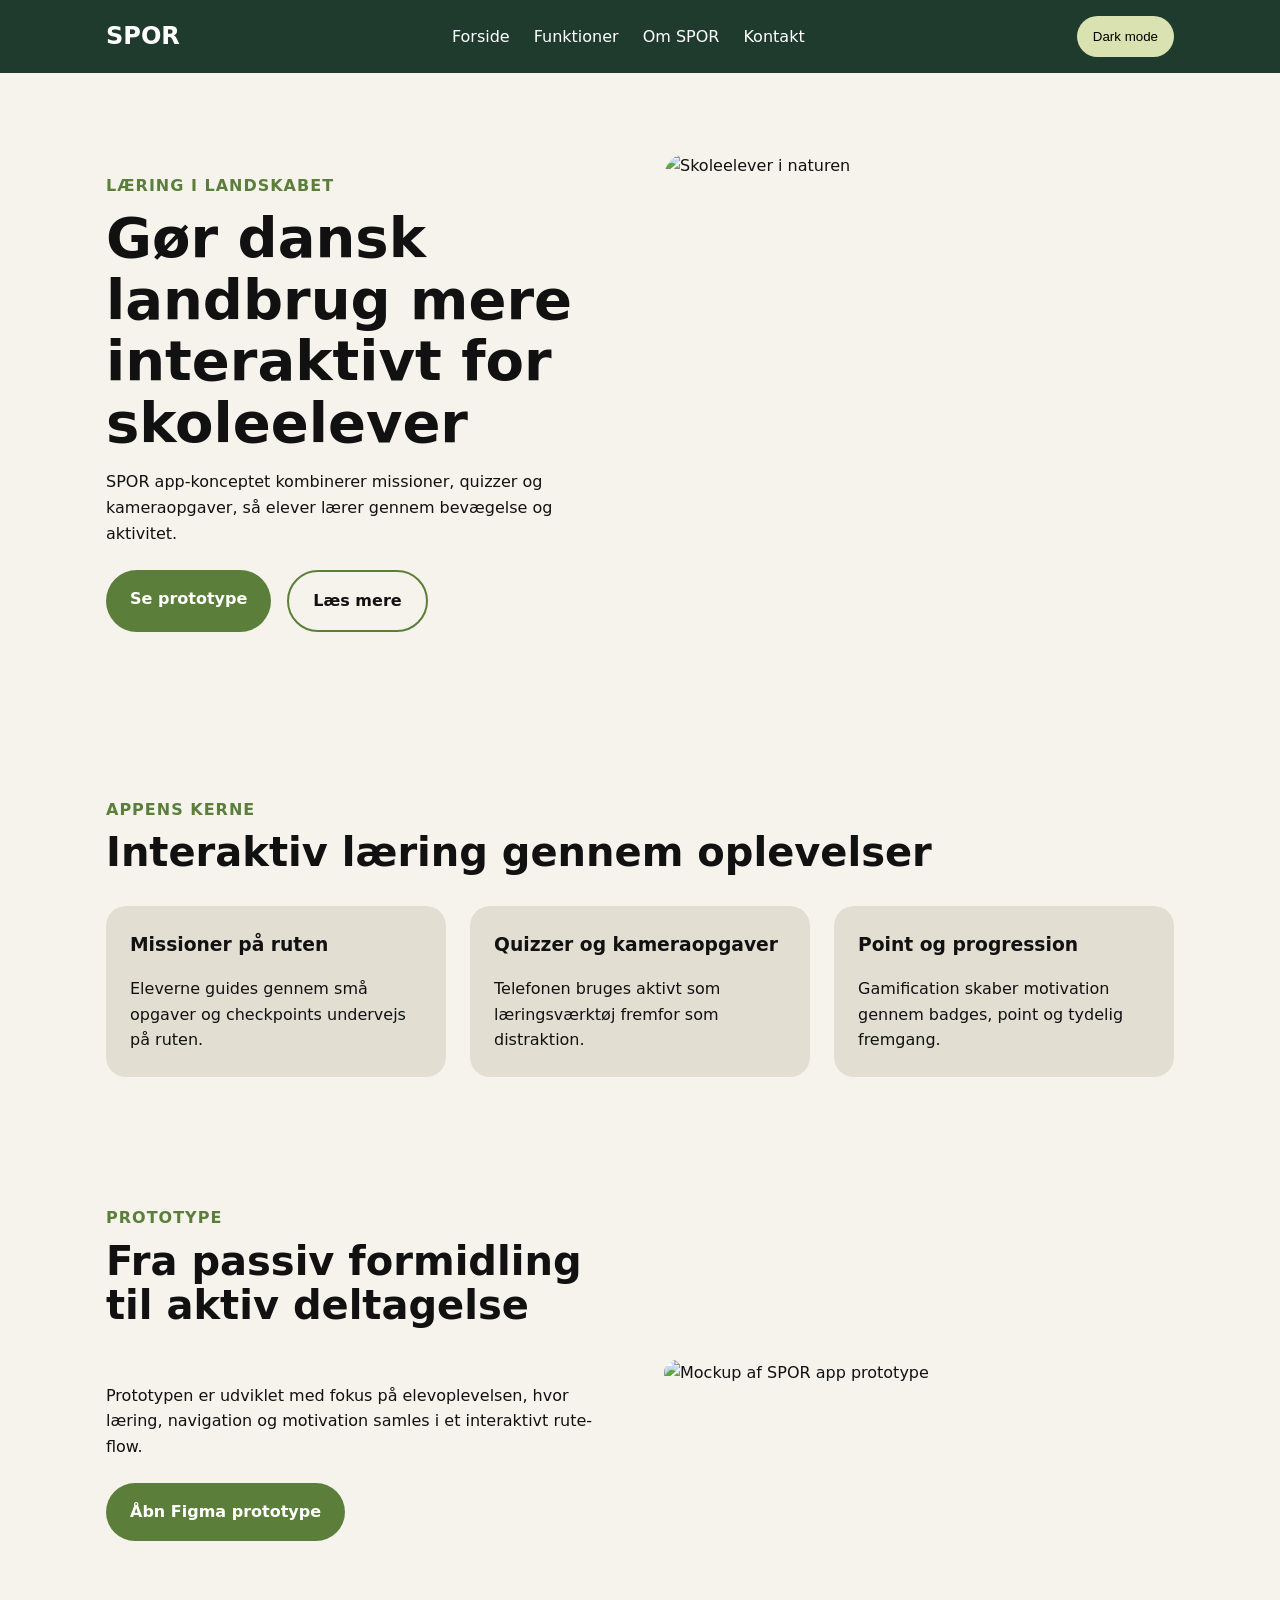
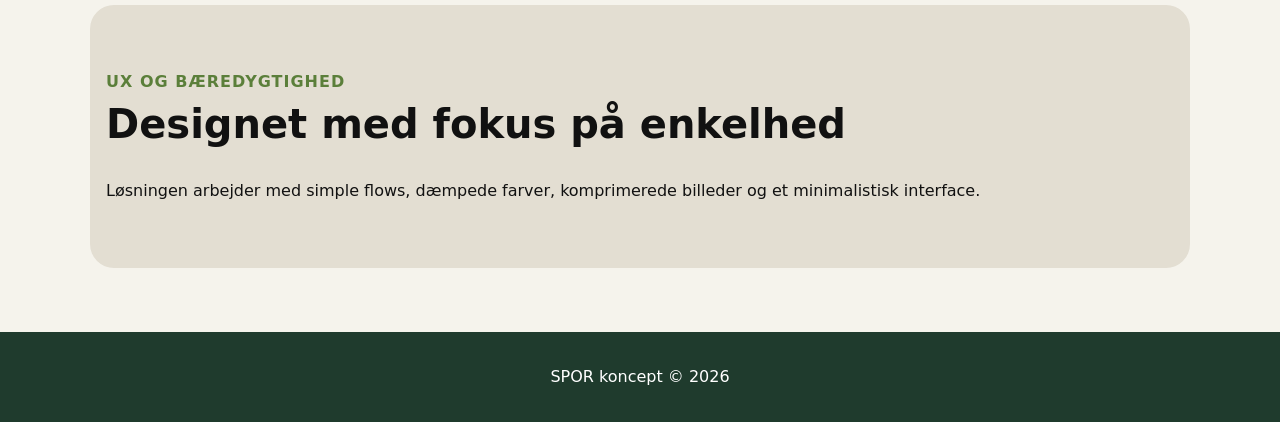
==== Spor-landingpage/index.html @ 326822f5 "Final kode med kommentare (før minify)" ====
<!DOCTYPE html>
<html lang="da">

<head>

  <!-- Tegnsæt så danske bogstaver fungerer -->
  <meta charset="UTF-8">

  <!-- Gør siden responsiv på mobil -->
  <meta name="viewport" content="width=device-width, initial-scale=1.0">

  <!-- SEO beskrivelse -->
  <meta name="description"
    content="SPOR er et interaktivt app-koncept der engagerer skoleelever i dansk landbrug gennem missioner, quizzer og læring i landskabet.">

  <!-- SEO keywords -->
  <meta name="keywords"
    content="SPOR, UX design, dansk landbrug, læring, app, skoleelever, gamification">

  <!-- Forfatter -->
  <meta name="author" content="Anton Panum Frees">

  <!-- Titel i browser-tab -->
  <title>SPOR – Funktioner</title>

  <!-- Forbinder HTML med stylesheet -->
  <link rel="stylesheet" href="style.css">

  <!-- Forbinder HTML med JavaScript-filen. "defer" gør at scriptet først kører efter HTML'en er loaded, så JavaScript sikkert kan finde elementerne på siden. -->
  <script src="script.js" defer></script>

</head>












<body>

  <!-- Header fungerer som den overordnede top-container omkring navigation/navbar -->
  <header class="header">

    <!-- Navigation -->
    <nav class="navbar">

      <!-- Logo -->
      <a href="#" class="logo">
        SPOR
      </a>

      <!-- Navigation links -->
      <div class="navigation-links">

        <a href="index.html">Forside</a>
        <a href="funktioner.html">Funktioner</a>
        <a href="om-spor.html">Om SPOR</a>
        <a href="kontakt.html">Kontakt</a>

      </div>

      <!-- Dark mode knap. ID bruges så JavaScript kan finde knappen og skifte mellem light/dark mode, mens jeg bruger class til styling i style.css -->
      <button class="tema-knap" id="tema-knap">
        Dark mode
      </button>

    </nav>

  </header>



  <!-- 
  Main indeholder sidens primære indhold.

  Navigation/header og footer ligger udenfor,
  da de ikke er selve hovedindholdet på siden.
  -->
  <main>

    <!-- ======================================== -->
    <!-- FORSIDE -->
    <!-- ======================================== -->

    <section class="forside">

      <!-- Forside tekst -->
      <div class="forside-tekst">

        <!-- Lille overskrift -->
        <p class="lille-overskrift">
          Læring i landskabet
        </p>

        <!-- Hovedoverskrift -->
        <h1>
          Gør dansk landbrug mere interaktivt for skoleelever
        </h1>

        <!-- Beskrivende tekst -->
        <p class="forside-beskrivelse">
          SPOR app-konceptet kombinerer missioner, quizzer og kameraopgaver,
          så elever lærer gennem bevægelse og aktivitet.
        </p>

        <!-- CTA knapper -->
        <div class="forside-knapper">

          <a href="https://www.figma.com/proto/ofaO7AwVZZghvjfAzsqQog/Eksamen-FINAL--design-?node-id=318-7901&viewport=-16473%2C-22818%2C0.53&t=eWBVIyCXeL3Astl9-1&scaling=scale-down&content-scaling=fixed&starting-point-node-id=318%3A7901&page-id=0%3A1" target="_blank" class="primaer-knap">
            Se prototype
          </a>

          <a href="funktioner.html" class="sekundaer-knap">
            Læs mere
          </a>

        </div>

      </div>

      <!-- Forside billede -->
      <div class="forside-billede">

        <img src="billeder/Forside-billede.webp" alt="Skoleelever i naturen">

      </div>

    </section>



    <!-- ======================================== -->
    <!-- FUNKTIONER SEKTION -->
    <!-- ======================================== -->

    <section id="funktioner" class="sektion">

      <!-- 
      Genbrugelig header til sektioner.

      Bruges så den grønne lille overskrift og h2
      får samme spacing på tværs af sektioner.
      -->
      <div class="sektion-header">

        <p class="lille-overskrift">
          Appens kerne
        </p>

        <h2>
          Interaktiv læring gennem oplevelser
        </h2>

      </div>

      <!-- Div bruges her som en generel container til layout/grid. Den har ikke eget indhold eller semantisk betydning, men holder styr på placeringen af feature-kortene. -->
      <div class="funktion-grid">

        <!-- Article bruges fordi kortet er selvstændigt indhold -->
        <article class="funktion-kort">

          <h3>Missioner på ruten</h3>

          <p>
            Eleverne guides gennem små opgaver og checkpoints undervejs på ruten.
          </p>

        </article>

        <article class="funktion-kort">

          <h3>Quizzer og kameraopgaver</h3>

          <p>
            Telefonen bruges aktivt som læringsværktøj fremfor som distraktion.
          </p>

        </article>

        <article class="funktion-kort">

          <h3>Point og progression</h3>

          <p>
            Gamification skaber motivation gennem badges, point og tydelig fremgang.
          </p>

        </article>

      </div>

    </section>



    <!-- ======================================== -->
    <!-- PROTOTYPE SEKTION -->
    <!-- ======================================== -->

    <section id="prototype" class="sektion prototype-sektion">

      <!-- Prototype tekst -->
      <div>

        <!-- 
        Genbrugelig header til sektioner.

        Samme struktur som "Appens kerne",
        så afstand mellem lille grøn overskrift og h2 bliver ens.
        -->
        <div class="sektion-header">

          <p class="lille-overskrift">
            Prototype
          </p>

          <h2>
            Fra passiv formidling til aktiv deltagelse
          </h2>

        </div>

        <!-- Beskrivende tekst -->
        <p>
          Prototypen er udviklet med fokus på elevoplevelsen, hvor læring,
          navigation og motivation samles i et interaktivt rute-flow.
        </p>

        <!-- CTA knap -->
        <a href="https://www.figma.com/proto/ofaO7AwVZZghvjfAzsqQog/Eksamen-FINAL--design-?node-id=318-7901&viewport=-16473%2C-22818%2C0.53&t=eWBVIyCXeL3Astl9-1&scaling=scale-down&content-scaling=fixed&starting-point-node-id=318%3A7901&page-id=0%3A1" target="_blank" class="primaer-knap">
          Åbn Figma prototype
        </a>

      </div>

      <!-- Prototype billede -->
      <div class="prototype-kort">

        <img src="billeder/prototype-billede1.webp" alt="Mockup af SPOR app prototype">

      </div>

    </section>



    <!-- ======================================== -->
    <!-- BÆREDYGTIGHED SEKTION -->
    <!-- ======================================== -->

    <section class="sektion baeredygtighed">

      <!-- 
      Genbrugelig header til sektioner,
      så spacing matcher de andre sektioner.
      -->
      <div class="sektion-header">

        <p class="lille-overskrift">
          UX og bæredygtighed
        </p>

        <h2>
          Designet med fokus på enkelhed
        </h2>

      </div>

      <!-- Beskrivende tekst -->
      <p>
        Løsningen arbejder med simple flows, dæmpede farver,
        komprimerede billeder og et minimalistisk interface.
      </p>

    </section>

  </main>



  <!-- ======================================== -->
  <!-- FOOTER -->
  <!-- ======================================== -->

  <footer class="footer" id="kontakt">

    <p>
      SPOR koncept © 2026
    </p>

  </footer>

</body>

</html>
---- Spor-landingpage/style.css ----
/* Stylesheet */

/* Variabler */
:root {

  /* Farver */
  --mork-groen: #1F3B2D;
  --groen: #5B7F3A;
  --lys-groen: #D9E2B0;
  --beige: #F5F3EC;

  --baggrundsfarve: #F5F3EC;
  --kort-farve: #E3DED2;
  --tekstfarve: #111111;
  --hvid: #FFFFFF;

  /* Font */
  /* Bruger computerens/systemets standard skrifttype. Sans-serif er fallback hvis system-fonten ikke kan bruges. */
  --font: system-ui, sans-serif;
}



/* Dark mode */

/* Ændrer farve-variablerne når dark-mode klassen er aktiv på body. I stedet for at style hvert element individuelt, skiftes hele sidens farvetema ved at opdatere CSS variablerne. */
body.dark-mode {
  --baggrundsfarve: #1F3B2D;
  --kort-farve: #2C4A3A;
  --tekstfarve: #F5F3EC;
  --hvid: #F5F3EC;
}



/* Browser reset */

* {

  /* Fjerner browserens standard margin */
  margin: 0;

  /* Fjerner browserens standard padding */
  padding: 0;

  /* Gør størrelser mere forudsigelige ved at inkludere padding og border i elementets samlede width/height. */
  box-sizing: border-box;

}



/* Smooth scrolling */

html {
  scroll-behavior: smooth;
}



/* Base styling */

body {
  font-family: var(--font);
  background-color: var(--baggrundsfarve);
  color: var(--tekstfarve);

  /* Giver lidt luft mellem linjerne for bedre læsbarhed */
  line-height: 1.6;
}



/* Fjerner understregen på links */

a {
  text-decoration: none;
  color: var(--tekstfarve);
}



/* Header */

.header {
  position: sticky;

  /* Placerer headeren helt i toppen når man scroller */
  top: 0;

  background-color: var(--mork-groen);

  /* Sørger for at headeren altid ligger ovenpå andre elementer */
  z-index: 10;
}



/* Navigation */

.navbar {

  /* Maks bredde på indholdet. På mindre skærme bliver elementet automatisk mindre, men på store skærme stopper bredden ved 1100px så layoutet ikke bliver for bredt. */
  max-width: 1100px;

  /* Centrerer navbaren */
  margin: auto;

  /* Luft inde i navbaren */
  padding: 1rem;

  /* 
  Aktiverer flexbox-layout, som gør det nemmere
  at styre placering, spacing og alignment af elementer.

  Flexbox starter som standard i row-retning,
  så navigation-links placeres vandret på række.
  */
  display: flex;

  /* Mobile-first: navbaren starter lodret på mobil */
  flex-direction: column;

  /* Afstand mellem logo/navigation */
  gap: 1rem;

  /* Centrerer elementerne vandret, fordi flex-direction er column */
  align-items: center;
}



/* Logo */

.logo {
  color: var(--hvid);

  /* 1rem svarer normalt til 16px i browseren. 1.5rem bliver derfor ca. 24px. Jeg bruger rem fordi størrelsen skalerer bedre på forskellige skærme og zoom-niveauer end faste px-værdier. */
  font-size: 1.5rem;

  font-weight: bold;
}



/* Navigation links */

.navigation-links {

  /* 
  Aktiverer flexbox-layout, som gør det nemmere
  at styre placering, spacing og alignment af elementer.

  Flexbox starter som standard i row-retning,
  så navigation-links placeres vandret på række.
  */
  display: flex;

  /* Tillader links at hoppe ned på næste linje hvis der ikke er plads nok */
  flex-wrap: wrap;

  /* Centrerer linksene vandret */
  justify-content: center;

  /* Afstand mellem links */
  gap: 1.5rem;
}

.navigation-links a {
  color: var(--hvid);
}



/* Tema knap */

.tema-knap {
  background-color: var(--lys-groen);

  /* Fjerner standard browser-kant */
  border: none;

  /* Luft inde i knappen. Første værdi = top/bund, anden værdi = venstre/højre */
  padding: 0.8rem 1rem;

  /* Gør hjørnerne meget runde. 999px bruges til knapper for at skabe et capsule-design, som automatisk tilpasser sig forskellige størrelser. */
  border-radius: 999px;

  /* Viser hånd-cursor når man holder mus over knappen */
  cursor: pointer;
}



/* Forside */

.forside {

  /* Maks bredde på indholdet */
  max-width: 1100px;

  /* Centrerer forside-elementerne på siden */
  margin: auto;

  /* Mobile-first: mindre luft på mobil */
  padding: 3rem 1rem;

  /* Aktiverer CSS grid layout */
  display: grid;

  /* Mobile-first: 1 kolonne, så tekst og billede står lodret */
  grid-template-columns: 1fr;

  /* Afstand mellem tekst og billede */
  gap: 3rem;

  /* Centrerer elementer lodret i grid-layoutet så de står pænt ud for hinanden, selvom indholdet har forskellig højde. */
  align-items: center;
}



/* Forside overskrift */

.forside h1 {

  /* Mobile-first: mindre overskrift på mobil */
  font-size: 2.5rem;

  /* Gør linjerne i overskriften mere kompakte */
  line-height: 1.1;

  /* Luft under overskriften */
  margin-bottom: 1rem;
}



/* Forside beskrivelse */

.forside-beskrivelse {

  /* Luft under brødteksten */
  margin-bottom: 1.5rem;
}



/* Lille overskrift */

.lille-overskrift {
  color: var(--groen);

  font-weight: bold;

  /* Gør teksten med store bogstaver */
  text-transform: uppercase;

  /* Giver lidt ekstra plads mellem bogstaverne */
  letter-spacing: 1px;

  /* Ens afstand fra lille grøn overskrift til overskriften under */
  margin-bottom: 0.5rem;
}



/* Genbrugelig sektion-header */

/* 
Bruges til den lille grønne overskrift + h2.

Når flere sektioner bruger samme wrapper,
bliver afstanden mellem grøn overskrift og sort overskrift ens.
*/
.sektion-header {
  margin-bottom: 2rem;
}

.sektion-header h2 {

  /* Fjerner browserens standard margin, så spacing styres ens */
  margin: 0;
}



/* CTA knapper */

.forside-knapper {

  /* 
  Aktiverer flexbox-layout, som gør det nemmere
  at styre placering, spacing og alignment af elementer.

  Flexbox starter som standard i row-retning,
  så knapperne placeres vandret på række.
  */
  display: flex;

  /* Afstand mellem knapperne */
  gap: 1rem;

  /* Tillader knapperne at gå ned på næste linje på mindre skærme, hvis der ikke er nok plads */
  flex-wrap: wrap;
}



/* Primær knap */

.primaer-knap {
  background-color: var(--groen);
  color: var(--hvid);

  padding: 1rem 1.5rem;

  /* Gør hjørnerne meget runde. 999px bruges til knapper for at skabe et capsule-design, som automatisk tilpasser sig forskellige størrelser. */
  border-radius: 999px;

  font-weight: bold;

  /* Gør at knappen kun er så bred som dens indhold */
  width: fit-content;
}



/* Sekundær knap */

.sekundaer-knap {
  border: 2px solid var(--groen);
  color: var(--tekstfarve);

  padding: 1rem 1.5rem;

  /* Gør hjørnerne meget runde. 999px bruges til knapper for at skabe et capsule-design, som automatisk tilpasser sig forskellige størrelser. */
  border-radius: 999px;

  font-weight: bold;
}



/* Billeder */

.forside-billede img,
.prototype-kort img {

  /* Gør billedet lige så bredt som containeren */
  width: 100%;

  /* Gør billedets hjørner mere runde */
  border-radius: 24px;

  /* Fjerner ekstra luft under billedet ved at gøre det til et block-element */
  display: block;
}



/* Generelle sektioner */

.sektion {

  /* Maks bredde på sektionen så den ikke bliver for bred på store skærme */
  max-width: 1100px;

  /* Centrerer sektionen på siden */
  margin: auto;

  /* Luft inde i sektionen, top/bund og sider */
  padding: 4rem 1rem;
}



/* Overskrifter */

.sektion h2 {

  /* Gør alle h2-overskrifter inde i ".sektion" større */
  font-size: 2.5rem;

  /* Linjeafstand til store sektionsoverskrifter */
  line-height: 1.1;
}



/* Funktioner grid */

.funktion-grid {

  /* Aktiverer CSS grid layout */
  display: grid;

  /* Mobile-first: 1 kolonne, så kortene ligger under hinanden */
  grid-template-columns: 1fr;

  /* Giver luft mellem funktion-kortene i gridet */
  gap: 1.5rem;
}



/* Funktion kort */

.funktion-kort {
  background-color: var(--kort-farve);

  /* Luft inde i kortet */
  padding: 1.5rem;

  /* Gør kortets hjørner mere runde */
  border-radius: 20px;
}



/* Funktion overskrift */

.funktion-kort h3 {

  /* Luft under kortets overskrift */
  margin-bottom: 1rem;
}



/* Prototype sektion */

.prototype-sektion {

  /* Aktiverer CSS grid layout */
  display: grid;

  /* Mobile-first: 1 kolonne, så tekst og billede står lodret */
  grid-template-columns: 1fr;

  /* Afstand mellem tekst og billede */
  gap: 3rem;

  /* Centrerer elementer lodret i grid-layoutet */
  align-items: center;
}



/* Vælger kun den første direkte div i prototype-sektionen (tekst-indholdet), så billed-diven ikke påvirkes. ">" bruges for at sikre at det kun er direkte børn, så ingen nested divs bliver stylet uventet. */

.prototype-sektion > div:first-child {

  /* Aktiverer flexbox-layout */
  display: flex;

  /* Placerer elementerne lodret under hinanden, da flexbox som standard starter som row/vandret */
  flex-direction: column;

  /* Giver lodret afstand mellem prototype-tekst, knap osv. */
  gap: 1.5rem;
}



/* Bæredygtighed */

.baeredygtighed {
  background-color: var(--kort-farve);

  /* Gør sektionens hjørner mere runde */
  border-radius: 24px;

  /* Luft under sektionen */
  margin-bottom: 4rem;
}



/* Footer */

.footer {
  background-color: var(--mork-groen);
  color: var(--hvid);

  /* Centrerer teksten vandret */
  text-align: center;

  /* Luft inde i footeren */
  padding: 2rem 1rem;
}



/* ======================================== */
/* RESPONSIVE DESIGN */
/* ======================================== */

/* 
Mobile-first: Standard CSS er lavet til mobil først.

Denne media query aktiveres først når skærmen
er mindst 768px bred, og udvider layoutet
til tablet/desktop.
*/

@media screen and (min-width: 768px) {

  /* Navigation */

  .navbar {

    /* Ændrer navbaren fra lodret mobil-layout til vandret desktop-layout */
    flex-direction: row;

    /* Placerer logo og navigation i hver sin side */
    justify-content: space-between;
  }



  /* Forside */

  .forside {

    /* Ændrer forside-gridet fra 1 kolonne til 2 lige store kolonner */
    grid-template-columns: 1fr 1fr;

    /* Mere luft på større skærme */
    padding: 5rem 1rem;
  }



  /* Forside overskrift */

  .forside h1 {

    /* Større overskrift på tablet/desktop */
    font-size: 3.5rem;
  }



  /* Funktion grid */

  .funktion-grid {

    /* Hurtigere måde at skrive 3 lige store kolonner på i stedet for 1fr 1fr 1fr */
    grid-template-columns: repeat(3, 1fr);
  }



  /* Prototype sektion */

  .prototype-sektion {

    /* Ændrer prototype-layoutet fra 1 kolonne til 2 lige store kolonner */
    grid-template-columns: 1fr 1fr;
  }



  /* Forside billede */

  .forside-billede img {

    /* Gør hero-billedet højere på større skærme */
    height: 500px;

    /* Sørger for at billedet beskæres pænt uden at blive strukket */
    object-fit: cover;
  }

}
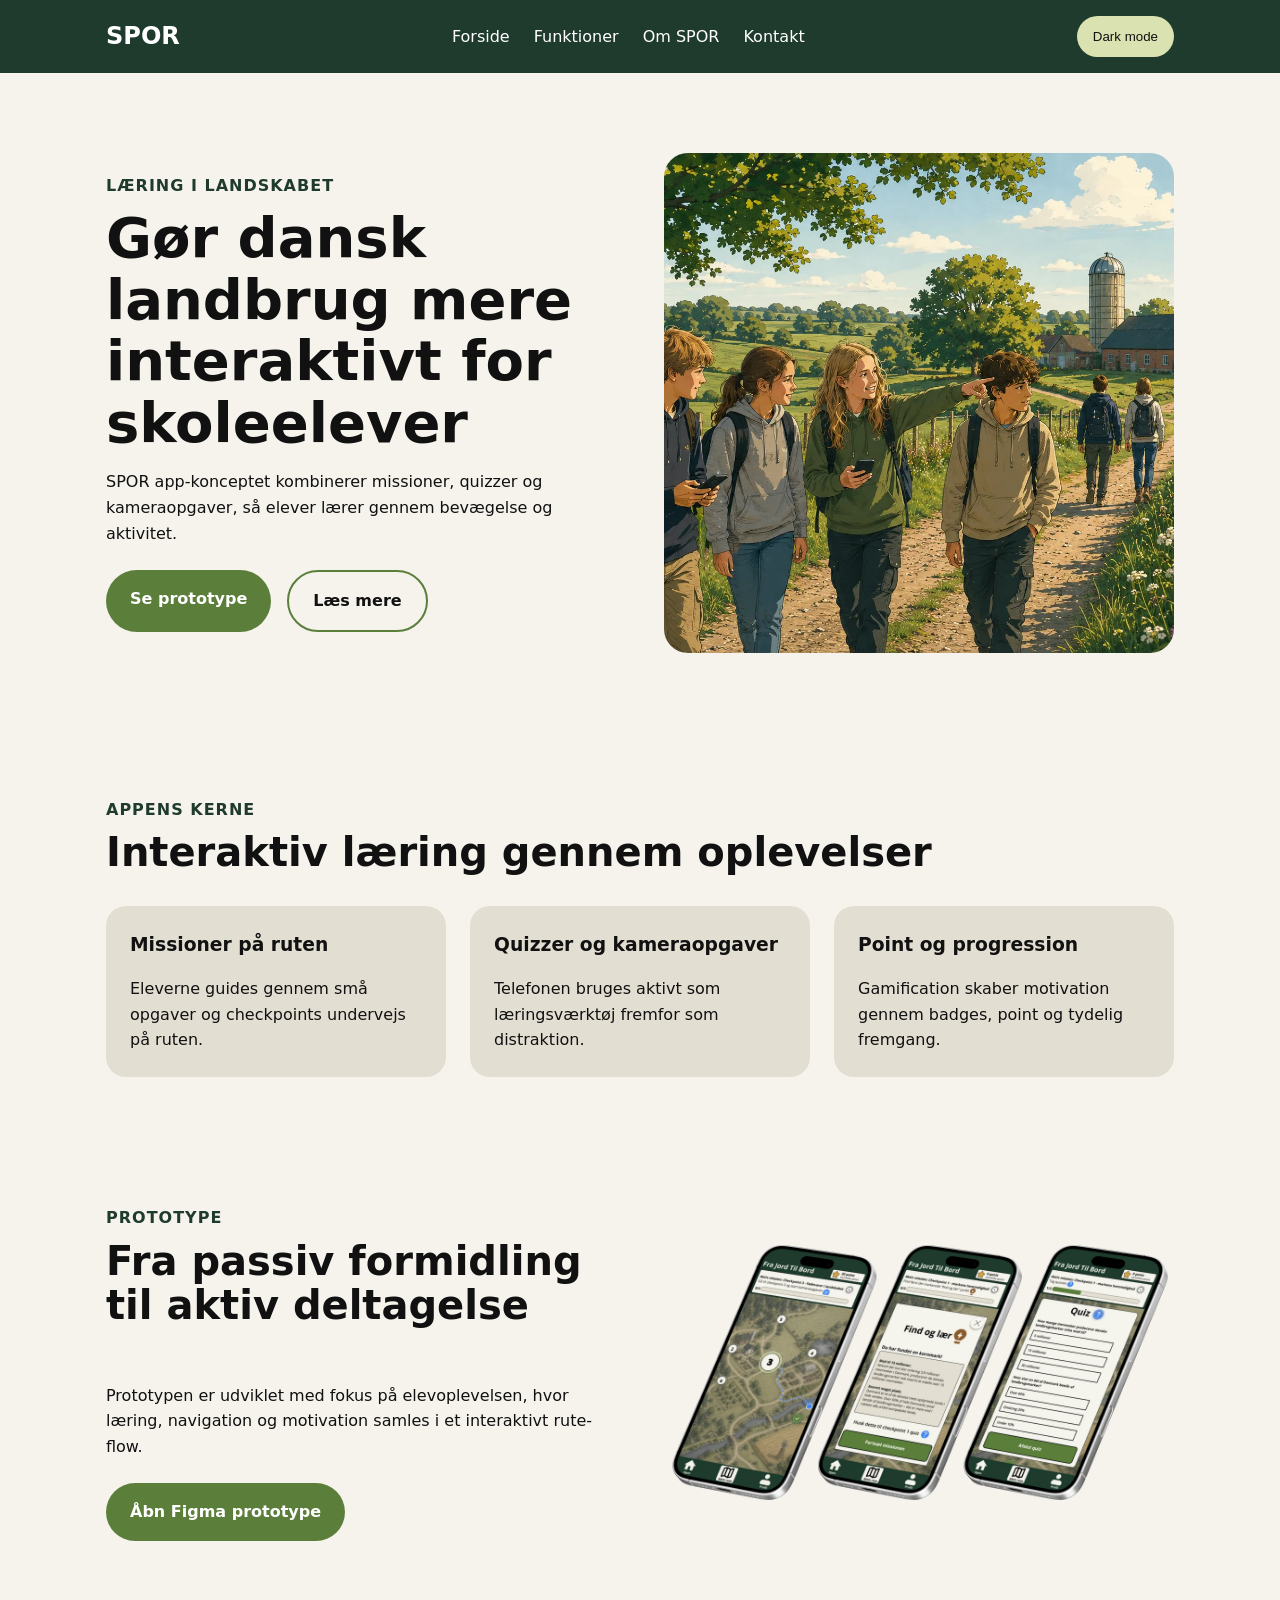
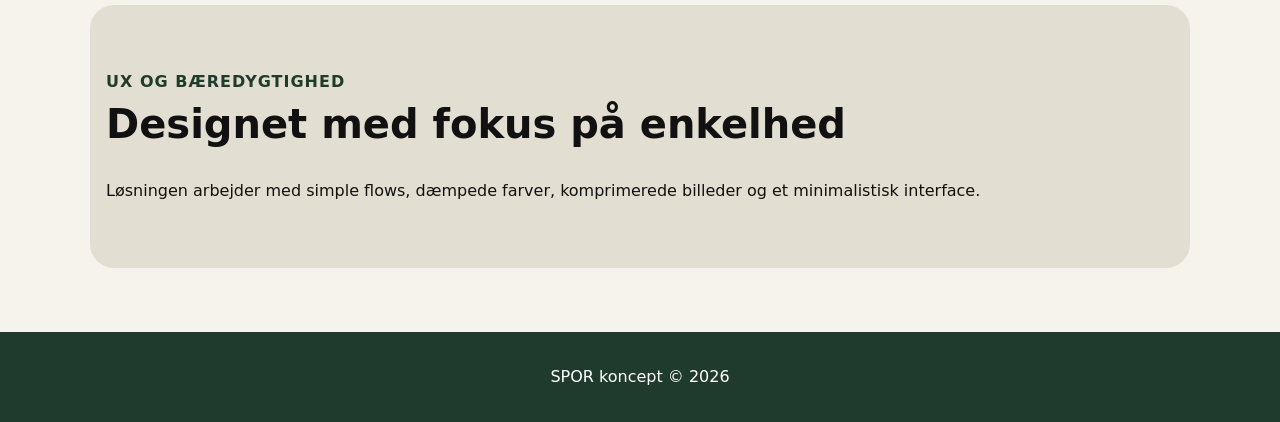
==== commit e5647649: "Add files via upload" ====
--- a/Spor-landingpage/index.html
+++ b/Spor-landingpage/index.html
@@ -242,7 +242,7 @@
       <!-- Prototype billede -->
       <div class="prototype-kort">
 
-        <img src="billeder/prototype-billede1.webp" alt="Mockup af SPOR app prototype">
+        <img src="billeder/prototype-billede1.webp" alt="Mockup af SPOR app prototype" loading="lazy">
 
       </div>
 
--- a/Spor-landingpage/style.css
+++ b/Spor-landingpage/style.css
@@ -13,6 +13,7 @@
   --kort-farve: #E3DED2;
   --tekstfarve: #111111;
   --hvid: #FFFFFF;
+  --lille-overskrift-farve: var(--mork-groen);
 
   /* Font */
   /* Bruger computerens/systemets standard skrifttype. Sans-serif er fallback hvis system-fonten ikke kan bruges. */
@@ -29,6 +30,7 @@
   --kort-farve: #2C4A3A;
   --tekstfarve: #F5F3EC;
   --hvid: #F5F3EC;
+  --lille-overskrift-farve: var(--lys-groen);
 }
 
 
@@ -122,7 +124,7 @@
   flex-direction: column;
 
   /* Afstand mellem logo/navigation */
-  gap: 1rem;
+  gap: 0rem;
 
   /* Centrerer elementerne vandret, fordi flex-direction er column */
   align-items: center;
@@ -163,7 +165,7 @@
   justify-content: center;
 
   /* Afstand mellem links */
-  gap: 1.5rem;
+  gap: 1rem;
 }
 
 .navigation-links a {
@@ -176,6 +178,8 @@
 
 .tema-knap {
   background-color: var(--lys-groen);
+  /* Jeg bruger ikke variabel til "dark mode" tekstfarven, da tekstfarve i dark mode ændres fra sort til hvid. Hvis jeg brugte variabel, ville tema-knappen også blive hvid i dark mode, og dermed næsten usynlig på den lyse baggrund. */
+  color: #111111;
 
   /* Fjerner standard browser-kant */
   border: none;
@@ -188,8 +192,19 @@
 
   /* Viser hånd-cursor når man holder mus over knappen */
   cursor: pointer;
-}
-
+  /* Fjerner iPhone/Safari standard styling på knapper */
+
+  /* Safari/iPhone blå tekstfarve fix */
+  appearance: none;
+  -webkit-appearance: none;
+}
+
+  .navigation-links {
+  display: flex;
+  flex-wrap: wrap;
+  justify-content: center;
+  gap: 0.5rem;
+}
 
 
 /* Forside */
@@ -249,7 +264,7 @@
 /* Lille overskrift */
 
 .lille-overskrift {
-  color: var(--groen);
+  color: var(--lille-overskrift-farve);
 
   font-weight: bold;
 
@@ -508,6 +523,10 @@
 
   /* Navigation */
 
+    .navigation-links {
+  gap: 1.5rem;
+}
+
   .navbar {
 
     /* Ændrer navbaren fra lodret mobil-layout til vandret desktop-layout */
@@ -515,6 +534,7 @@
 
     /* Placerer logo og navigation i hver sin side */
     justify-content: space-between;
+
   }
 
 
